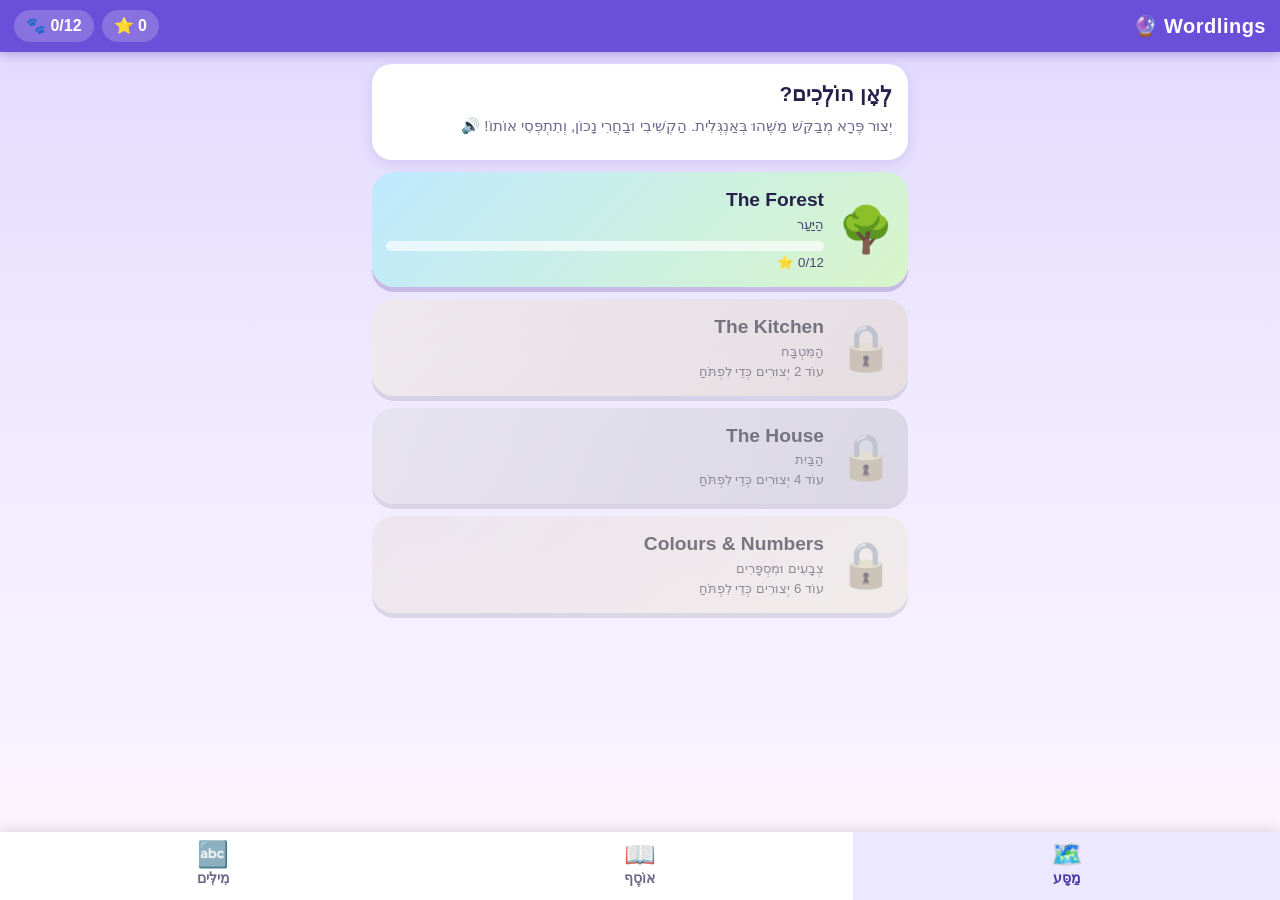
==== wordlings/index.html @ aba0eb30 "Add Hebrew writing tab with stroke-order guidance, and the Wordlings English page Co-authored-by: Co" ====
<!DOCTYPE html>
<html lang="he" dir="rtl">
<head>
<meta charset="utf-8">
<meta name="viewport" content="width=device-width, initial-scale=1, viewport-fit=cover">
<meta name="theme-color" content="#6a4fd8">
<title>Wordlings</title>
<link rel="manifest" href="manifest.json">
<link rel="icon" href="icons/icon.svg" type="image/svg+xml">
<link rel="apple-touch-icon" href="icons/icon-192.png">
<link rel="stylesheet" href="css/style.css">
</head>
<body>
  <header class="topbar">
    <div class="brand"><span>🔮</span> Wordlings</div>
    <div class="hud">
      <span class="chip" title="כּוֹכָבִים">⭐ <b id="hud-coins">0</b></span>
      <span class="chip" title="יְצוּרִים">🐾 <b id="hud-mons">0/12</b></span>
    </div>
  </header>

  <main>
    <section class="screen" id="screen-map">
      <div class="card intro">
        <h2>לְאָן הוֹלְכִים?</h2>
        <p class="muted">יְצוּר פֶּרָא מְבַקֵּשׁ מַשֶּׁהוּ בְּאַנְגְּלִית. הַקְשִׁיבִי וּבַחֲרִי נָכוֹן, וְתִתְפְּסִי אוֹתוֹ! 🔊</p>
      </div>
      <div id="zone-list" class="zones"></div>
    </section>

    <section class="screen" id="screen-book" hidden>
      <div class="card"><h2>הָאוֹסֶף שֶׁלִּי 📖</h2><p class="muted">לַחֲצִי עַל יְצוּר כְּדֵי לִרְאוֹת אוֹתוֹ.</p></div>
      <div id="book-grid" class="mon-grid"></div>
    </section>

    <section class="screen" id="screen-words" hidden>
      <div class="card"><h2>הַמִּלִּים שֶׁלִּי 🔤</h2><p class="muted">לַחֲצִי עַל מִלָּה כְּדֵי לִשְׁמֹעַ אוֹתָהּ. כּוֹכָבִים = כַּמָּה הִיא יְדוּעָה.</p></div>
      <div id="word-tip" class="word-tip" dir="ltr" hidden></div>
      <div id="words-list"></div>
      <div class="card settings">
        <button class="btn ghost" id="btn-mute"></button>
        <button class="btn danger small" id="btn-reset">🗑️ מְחִיקַת הִתְקַדְּמוּת</button>
      </div>
    </section>

    <section class="screen play" id="screen-play" hidden>
      <div class="play-top">
        <button class="icon-btn" id="btn-leave" aria-label="יְצִיאָה">✖</button>
        <div id="hearts" class="hearts" aria-label="חֲבֵרוּת"></div>
        <div id="zone-title" class="zone-title" dir="ltr"></div>
      </div>
      <div class="scene" id="scene">
        <div class="scene-ground"></div>
        <div id="wild" class="wild"></div>
        <div id="ball" class="ball" hidden><span>⭐</span></div>
        <div class="bubble">
          <button id="btn-hear" class="hear" aria-label="הַשְׁמַע שׁוּב">🔊</button>
          <span id="bubble-text" dir="ltr"></span>
        </div>
      </div>
      <div id="cards" class="cards"></div>
      <div id="result" class="result" hidden></div>
    </section>
  </main>

  <nav class="tabbar" id="tabbar">
    <button data-tab="map" class="on"><span>🗺️</span>מַסָּע</button>
    <button data-tab="book"><span>📖</span>אוֹסֶף</button>
    <button data-tab="words"><span>🔤</span>מִילִּים</button>
  </nav>

  <div class="modal" id="modal" hidden><div class="modal-card" id="modal-card"></div></div>

  <script src="js/creatures.js"></script>
  <script src="js/words.js"></script>
  <script src="js/audio.js"></script>
  <script src="js/game.js"></script>
</body>
</html>
---- wordlings/css/style.css ----
:root {
  --pu: #6a4fd8;
  --pu-d: #4a35a8;
  --gold: #ffc61a;
  --bg: #efeaff;
  --ink: #26214a;
  --muted: #6d6a8c;
  --good: #2fa84f;
  --bad: #e5484d;
  --card: #fff;
}
* { box-sizing: border-box; -webkit-tap-highlight-color: transparent; }
html, body { margin: 0; min-height: 100%; }
body {
  font-family: 'Rubik', 'Segoe UI', 'Noto Sans Hebrew', Arial, sans-serif;
  background: linear-gradient(180deg, #e1d9ff 0%, var(--bg) 45%, #fdf6ff 100%) fixed;
  color: var(--ink);
  padding-bottom: 88px;
  line-height: 1.5;
  user-select: none;
}
[hidden] { display: none !important; }
h2 { margin: 0 0 6px; font-size: 1.3rem; }
h3 { margin: 0; font-size: 1.05rem; }
.muted { color: var(--muted); font-size: .95rem; margin: 4px 0 8px; }
main { max-width: 560px; margin: 0 auto; padding: 12px; }

.topbar { position: sticky; top: 0; z-index: 20; display: flex; align-items: center; justify-content: space-between; padding: 10px 14px; background: var(--pu); color: #fff; box-shadow: 0 3px 10px rgba(60, 40, 140, .3); }
.brand { font-weight: 800; font-size: 1.25rem; letter-spacing: .5px; direction: ltr; }
.hud { display: flex; gap: 8px; }
.chip { background: rgba(255,255,255,.2); border-radius: 99px; padding: 4px 12px; font-weight: 700; direction: ltr; }

.card { background: var(--card); border-radius: 20px; padding: 14px 16px; margin-bottom: 12px; box-shadow: 0 4px 14px rgba(60, 40, 140, .12); }
.btn { font: inherit; font-weight: 700; color: #fff; background: var(--pu); border: 0; border-radius: 16px; padding: 12px 18px; min-height: 48px; cursor: pointer; box-shadow: 0 4px 0 var(--pu-d); }
.btn:active { transform: translateY(2px); box-shadow: 0 2px 0 var(--pu-d); }
.btn.big { width: 100%; font-size: 1.2rem; min-height: 58px; }
.btn.alt { background: #3f8bd8; box-shadow: 0 4px 0 #2a65a6; }
.btn.ghost { background: #ece8ff; color: var(--pu-d); box-shadow: 0 4px 0 #cfc7f2; }
.btn.danger { background: var(--bad); box-shadow: 0 4px 0 #a52a2f; }
.btn.small { min-height: 40px; padding: 6px 12px; font-size: .95rem; }
.icon-btn { font: inherit; font-size: 1.3rem; width: 44px; height: 44px; border-radius: 50%; border: 0; background: #ece8ff; color: var(--pu-d); cursor: pointer; }

/* zones */
.zones { display: grid; gap: 12px; }
.zone { font: inherit; display: flex; align-items: center; gap: 14px; text-align: right; padding: 14px; border: 0; border-radius: 22px; cursor: pointer; color: var(--ink); background: linear-gradient(135deg, var(--a), var(--b)); box-shadow: 0 5px 0 rgba(60, 40, 140, .22); }
.zone:active { transform: translateY(2px); }
.zone.locked { filter: grayscale(.8) opacity(.6); cursor: default; }
.zone-emoji { font-size: 2.8rem; line-height: 1; }
.zone-meta { flex: 1; min-width: 0; }
.zone-meta b { display: block; font-size: 1.2rem; text-align: right; }
.zone-meta small { display: block; color: #4a456e; }
.meter { display: block; height: 10px; border-radius: 99px; background: rgba(255,255,255,.65); margin: 6px 0 2px; overflow: hidden; }
.meter i { display: block; height: 100%; background: var(--good); border-radius: 99px; }
.meter.big { height: 14px; background: #e2dcf8; }

/* play */
.play { padding: 0; }
.play-top { display: flex; align-items: center; justify-content: space-between; gap: 8px; margin-bottom: 8px; }
.hearts { display: flex; gap: 6px; font-size: 1.7rem; }
.hearts .full { animation: pop .4s; }
.zone-title { font-weight: 700; color: var(--muted); font-size: .95rem; min-width: 80px; text-align: left; }
.scene { position: relative; height: 330px; border-radius: 26px; overflow: hidden; background: linear-gradient(180deg, var(--sky-a, #bfe9ff), var(--sky-b, #d8f5c9)); box-shadow: 0 6px 18px rgba(60, 40, 140, .18); }
.scene-ground { position: absolute; left: -10%; right: -10%; bottom: -40px; height: 120px; border-radius: 50% 50% 0 0; background: var(--ground, #7ec66f); }
.wild { position: absolute; left: 50%; top: 56px; width: 220px; transform: translateX(-50%); transition: transform .5s, opacity .5s; }
.wild .wl-svg { width: 100%; height: auto; display: block; overflow: visible; }
.wild.enter { animation: enter .7s ease-out; }
.wild.hop { animation: hop .6s; }
.wild.sad { animation: shake .5s; }
.wild.captured { transform: translateX(-50%) scale(0); opacity: 0; transition: transform .35s .25s, opacity .3s .3s; }
.bubble { position: absolute; top: 10px; left: 50%; transform: translateX(-50%); display: flex; align-items: center; gap: 8px; max-width: 92%; background: #fff; border-radius: 20px; padding: 6px 14px 6px 8px; font-weight: 700; box-shadow: 0 3px 10px rgba(0,0,0,.15); }
.bubble::after { content: ''; position: absolute; bottom: -9px; left: 50%; width: 18px; height: 18px; background: #fff; transform: translateX(-50%) rotate(45deg); border-radius: 3px; }
.hear { font: inherit; font-size: 1.4rem; width: 44px; height: 44px; border-radius: 50%; border: 0; background: #3f8bd8; color: #fff; cursor: pointer; flex: none; }
#bubble-text { font-size: .95rem; }

.ball { position: absolute; left: 50%; top: 50%; width: 64px; height: 64px; margin: -32px 0 0 -32px; border-radius: 50%; display: grid; place-items: center; font-size: 1.6rem; background: radial-gradient(circle at 32% 28%, #fff 0, #bfe3ff 30%, #4f8df0 70%, #3a5fcf 100%); border: 3px solid #fff; box-shadow: 0 6px 14px rgba(0,0,0,.3); }
.ball.throw { animation: throwball .7s ease-out forwards; }
.ball.wobble { animation: wobble 1.95s ease-in-out forwards; }
.ball.pop { animation: popball .6s forwards; }

.cards { display: grid; grid-template-columns: repeat(3, 1fr); gap: 10px; margin-top: 12px; }
.card-btn, .cards .card { font: inherit; min-height: 112px; border-radius: 20px; border: 4px solid #d9d2f7; background: #fff; cursor: pointer; display: grid; place-items: center; padding: 6px; box-shadow: 0 5px 0 #d9d2f7; color: var(--ink); }
.cards .card { margin: 0; }
.cards .card:active { transform: translateY(2px); box-shadow: 0 3px 0 #d9d2f7; }
.cards .card.correct { background: #c9f4d3; border-color: var(--good); box-shadow: 0 5px 0 #1f7a3a; animation: pop .5s; }
.cards .card.wrong { background: #ffe0e1; border-color: var(--bad); box-shadow: none; opacity: .55; animation: cardshake .4s; }
.cards .card.hint { animation: glow 0.9s infinite; }
.face-pic { font-size: 3.4rem; line-height: 1.1; }
.face-swatch { width: 66px; height: 66px; border-radius: 50%; border: 4px solid #fff; box-shadow: 0 0 0 3px #cfc7f2, inset 0 -6px 0 rgba(0,0,0,.12); }
.face-num { display: grid; justify-items: center; line-height: 1; }
.face-num b { font-size: 3rem; }
.face-num i { font-style: normal; font-size: .8rem; letter-spacing: 1px; color: var(--pu); max-width: 90px; word-break: break-all; margin-top: 2px; }
.face-he { font-size: 1.45rem; font-weight: 700; }

.result { text-align: center; background: #fff; border-radius: 24px; padding: 16px; margin-top: 12px; box-shadow: 0 4px 14px rgba(60, 40, 140, .18); animation: pop .4s; }
.result h2 { font-size: 1.5rem; }
.result p { margin: 4px 0; font-weight: 700; }
.result .row { display: grid; gap: 8px; margin-top: 10px; }

/* book */
.mon-grid { display: grid; grid-template-columns: repeat(3, 1fr); gap: 10px; }
.mon { font: inherit; background: #fff; border: 0; border-radius: 20px; padding: 8px 4px 10px; text-align: center; box-shadow: 0 4px 12px rgba(60, 40, 140, .12); cursor: pointer; color: var(--ink); }
.mon .wl-svg { width: 100%; height: auto; }
.mon b { display: block; font-size: .95rem; }
.mon small { color: var(--muted); }
.mon.unknown { cursor: default; opacity: .9; }
.wl-silhouette .wl-svg { filter: brightness(0) opacity(.18); }
.mon-big .wl-svg { width: 190px; height: auto; display: block; margin: 0 auto; }

/* words */
.wzone { margin-bottom: 14px; }
.wzone h3 { display: flex; align-items: center; gap: 8px; margin-bottom: 8px; }
.wzone small { color: var(--muted); margin-inline-start: auto; }
.wgrid { display: grid; grid-template-columns: repeat(auto-fill, minmax(86px, 1fr)); gap: 8px; }
.wcell { font: inherit; background: #fff; border: 3px solid #e0daf8; border-radius: 16px; padding: 6px 2px; cursor: pointer; display: grid; justify-items: center; color: var(--ink); }
.wcell .face-pic { font-size: 2.2rem; }
.wcell .face-swatch { width: 40px; height: 40px; }
.wcell .face-num b { font-size: 1.8rem; }
.wcell .face-num i { display: none; }
.wcell b { font-size: .85rem; }
.wcell small { font-size: .7rem; }
.word-tip { position: sticky; top: 56px; z-index: 5; text-align: center; font-size: 1.4rem; font-weight: 800; background: #fff6d6; border: 3px solid var(--gold); border-radius: 16px; padding: 8px; margin-bottom: 10px; }
.settings { display: grid; gap: 10px; }

/* tabs and modal */
.tabbar { position: fixed; bottom: 0; left: 0; right: 0; z-index: 30; display: flex; background: #fff; box-shadow: 0 -3px 12px rgba(0,0,0,.12); padding-bottom: env(safe-area-inset-bottom); }
.tabbar button { flex: 1; font: inherit; font-size: .9rem; font-weight: 700; border: 0; background: none; padding: 8px 2px 10px; color: var(--muted); cursor: pointer; min-height: 64px; }
.tabbar button span { display: block; font-size: 1.6rem; line-height: 1.1; }
.tabbar button.on { color: var(--pu-d); background: #ece8ff; }
.modal { position: fixed; inset: 0; z-index: 50; background: rgba(30, 20, 70, .55); display: grid; place-items: center; padding: 16px; }
.modal-card { background: #fff; border-radius: 24px; padding: 18px; width: min(380px, 100%); text-align: center; }
.modal-card .btn { margin-top: 8px; }

/* creatures */
.wl-svg { overflow: visible; animation: bob 2.6s ease-in-out infinite; }
.wl-eye { transform-box: fill-box; transform-origin: center; animation: blink 4.2s infinite; }
.wl-flick { transform-box: fill-box; transform-origin: bottom right; animation: flick 0.7s ease-in-out infinite alternate; }
.wl-aura { animation: pulse 2.4s ease-in-out infinite; transform-box: fill-box; transform-origin: center; }
.wl-spark { animation: twinkle 1.6s ease-in-out infinite; transform-box: fill-box; transform-origin: center; }

@keyframes bob { 0%, 100% { transform: translateY(0); } 50% { transform: translateY(-6px); } }
@keyframes blink { 0%, 92%, 100% { transform: scaleY(1); } 95% { transform: scaleY(.1); } }
@keyframes flick { from { transform: rotate(-6deg); } to { transform: rotate(6deg); } }
@keyframes pulse { 0%, 100% { transform: scale(1); opacity: .85; } 50% { transform: scale(1.06); opacity: 1; } }
@keyframes twinkle { 0%, 100% { transform: scale(.6); opacity: .5; } 50% { transform: scale(1.1); opacity: 1; } }
@keyframes pop { 0% { transform: scale(.7); } 60% { transform: scale(1.12); } 100% { transform: scale(1); } }
@keyframes shake { 0%, 100% { transform: translateX(-50%) rotate(0); } 25% { transform: translateX(-50%) rotate(-5deg); } 75% { transform: translateX(-50%) rotate(5deg); } }
@keyframes cardshake { 0%, 100% { transform: translateX(0); } 25% { transform: translateX(-6px); } 75% { transform: translateX(6px); } }
@keyframes hop { 0%, 100% { transform: translateX(-50%) translateY(0); } 40% { transform: translateX(-50%) translateY(-34px); } }
@keyframes enter { from { transform: translateX(-50%) translateY(-60px) scale(.6); opacity: 0; } to { transform: translateX(-50%) translateY(0) scale(1); opacity: 1; } }
@keyframes throwball { from { transform: translateY(210px) scale(.5); opacity: .4; } to { transform: translateY(0) scale(1); opacity: 1; } }
@keyframes wobble { 0% { transform: translateY(0) rotate(0); } 12% { transform: translateY(70px) rotate(0); } 28% { transform: translateY(70px) rotate(-22deg); } 44% { transform: translateY(70px) rotate(22deg); } 60% { transform: translateY(70px) rotate(-22deg); } 76% { transform: translateY(70px) rotate(22deg); } 100% { transform: translateY(70px) rotate(0); } }
@keyframes popball { 0% { transform: translateY(70px) scale(1); opacity: 1; } 100% { transform: translateY(70px) scale(2.4); opacity: 0; } }
@keyframes rise { from { transform: translateY(100%); } to { transform: translateY(0); } }
@keyframes glow { 0%, 100% { box-shadow: 0 5px 0 #d9d2f7; } 50% { box-shadow: 0 0 0 6px rgba(255, 198, 26, .9); } }
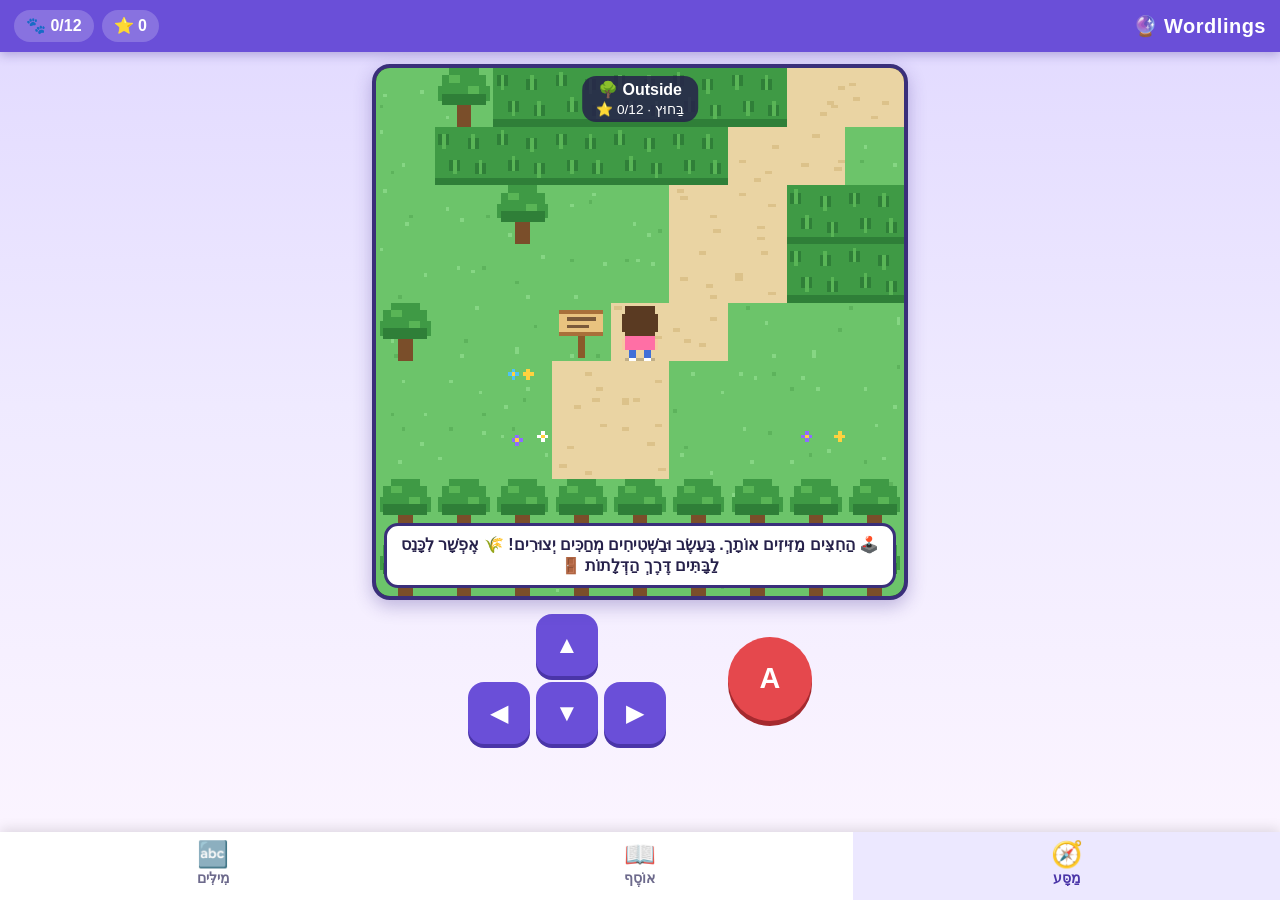
==== commit d1d31a83: "Wordlings: walkable world with enterable buildings, bilingual spoken announcements Co-authored-by: C" ====
--- a/wordlings/index.html
+++ b/wordlings/index.html
@@ -21,11 +21,20 @@
 
   <main>
     <section class="screen" id="screen-map">
-      <div class="card intro">
-        <h2>לְאָן הוֹלְכִים?</h2>
-        <p class="muted">יְצוּר פֶּרָא מְבַקֵּשׁ מַשֶּׁהוּ בְּאַנְגְּלִית. הַקְשִׁיבִי וּבַחֲרִי נָכוֹן, וְתִתְפְּסִי אוֹתוֹ! 🔊</p>
+      <div class="world-wrap" id="world-wrap">
+        <canvas id="world-canvas" width="144" height="144"></canvas>
+        <div id="world-banner" class="world-banner" hidden></div>
+        <div id="world-msg" class="world-msg" hidden></div>
       </div>
-      <div id="zone-list" class="zones"></div>
+      <div class="controls" dir="ltr">
+        <div class="dpad" id="dpad">
+          <button data-dir="up" aria-label="לְמַעְלָה">▲</button>
+          <button data-dir="left" aria-label="שְׂמֹאלָה">◀</button>
+          <button data-dir="right" aria-label="יָמִינָה">▶</button>
+          <button data-dir="down" aria-label="לְמַטָּה">▼</button>
+        </div>
+        <button id="btn-act" class="act" aria-label="קְרִיאָה">A</button>
+      </div>
     </section>
 
     <section class="screen" id="screen-book" hidden>
@@ -39,6 +48,7 @@
       <div id="words-list"></div>
       <div class="card settings">
         <button class="btn ghost" id="btn-mute"></button>
+        <p class="muted" id="voice-note"></p>
         <button class="btn danger small" id="btn-reset">🗑️ מְחִיקַת הִתְקַדְּמוּת</button>
       </div>
     </section>
@@ -64,7 +74,7 @@
   </main>
 
   <nav class="tabbar" id="tabbar">
-    <button data-tab="map" class="on"><span>🗺️</span>מַסָּע</button>
+    <button data-tab="map" class="on"><span>🧭</span>מַסָּע</button>
     <button data-tab="book"><span>📖</span>אוֹסֶף</button>
     <button data-tab="words"><span>🔤</span>מִילִּים</button>
   </nav>
@@ -74,6 +84,7 @@
   <script src="js/creatures.js"></script>
   <script src="js/words.js"></script>
   <script src="js/audio.js"></script>
+  <script src="js/world.js"></script>
   <script src="js/game.js"></script>
 </body>
 </html>
--- a/wordlings/css/style.css
+++ b/wordlings/css/style.css
@@ -137,6 +137,30 @@
 .wl-aura { animation: pulse 2.4s ease-in-out infinite; transform-box: fill-box; transform-origin: center; }
 .wl-spark { animation: twinkle 1.6s ease-in-out infinite; transform-box: fill-box; transform-origin: center; }
 
+/* the walking world */
+.world-wrap { position: relative; width: min(100%, max(260px, calc(100vh - 360px))); margin: 0 auto; border-radius: 18px; overflow: hidden; border: 4px solid #3a2f7a; box-shadow: 0 6px 18px rgba(60, 40, 140, .3); background: #000; }
+#world-canvas { display: block; width: 100%; height: auto; aspect-ratio: 1; image-rendering: pixelated; image-rendering: crisp-edges; }
+.world-wrap.flash::after { content: ''; position: absolute; inset: 0; background: #fff; animation: flash .85s steps(1) forwards; }
+.world-banner { position: absolute; top: 8px; left: 50%; transform: translateX(-50%); background: rgba(38, 33, 74, .85); color: #fff; border-radius: 14px; padding: 4px 14px; text-align: center; font-size: .85rem; line-height: 1.3; white-space: nowrap; pointer-events: none; }
+.world-banner b { display: block; font-size: 1rem; }
+.world-banner.show { animation: bannerin .35s ease-out; }
+.world-msg { position: absolute; left: 8px; right: 8px; bottom: 8px; background: #fff; color: var(--ink); border: 3px solid #3a2f7a; border-radius: 14px; padding: 8px 12px; text-align: center; font-weight: 700; line-height: 1.35; cursor: pointer; }
+.world-msg b { display: block; font-size: 1.1rem; }
+.controls { display: flex; align-items: center; justify-content: space-between; gap: 12px; max-width: 360px; margin: 14px auto 0; padding: 0 8px; touch-action: none; }
+.dpad { display: grid; grid-template-columns: repeat(3, 62px); grid-template-rows: repeat(2, 62px); gap: 6px; }
+.dpad button { font: inherit; font-size: 1.5rem; color: #fff; border: 0; border-radius: 16px; background: var(--pu); box-shadow: 0 4px 0 var(--pu-d); touch-action: none; user-select: none; cursor: pointer; }
+.dpad button:active { transform: translateY(2px); box-shadow: 0 2px 0 var(--pu-d); }
+.dpad [data-dir=up] { grid-column: 2; grid-row: 1; }
+.dpad [data-dir=left] { grid-column: 1; grid-row: 2; }
+.dpad [data-dir=down] { grid-column: 2; grid-row: 2; }
+.dpad [data-dir=right] { grid-column: 3; grid-row: 2; }
+.act { font: inherit; font-size: 1.8rem; font-weight: 800; width: 84px; height: 84px; border-radius: 50%; border: 0; color: #fff; background: #e5484d; box-shadow: 0 5px 0 #a52a2f; touch-action: none; cursor: pointer; }
+.act:active { transform: translateY(3px); box-shadow: 0 2px 0 #a52a2f; }
+.world-wrap.fade::after { content: ''; position: absolute; inset: 0; background: #000; animation: fadeblk .5s linear forwards; pointer-events: none; }
+@keyframes fadeblk { 0% { opacity: 0; } 45% { opacity: 1; } 55% { opacity: 1; } 100% { opacity: 0; } }
+@keyframes flash { 0% { opacity: 1; } 20% { opacity: 0; } 40% { opacity: 1; } 60% { opacity: 0; } 80% { opacity: 1; } 100% { opacity: 1; background: #000; } }
+@keyframes bannerin { from { transform: translateX(-50%) translateY(-24px); opacity: 0; } to { transform: translateX(-50%) translateY(0); opacity: 1; } }
+
 @keyframes bob { 0%, 100% { transform: translateY(0); } 50% { transform: translateY(-6px); } }
 @keyframes blink { 0%, 92%, 100% { transform: scaleY(1); } 95% { transform: scaleY(.1); } }
 @keyframes flick { from { transform: rotate(-6deg); } to { transform: rotate(6deg); } }
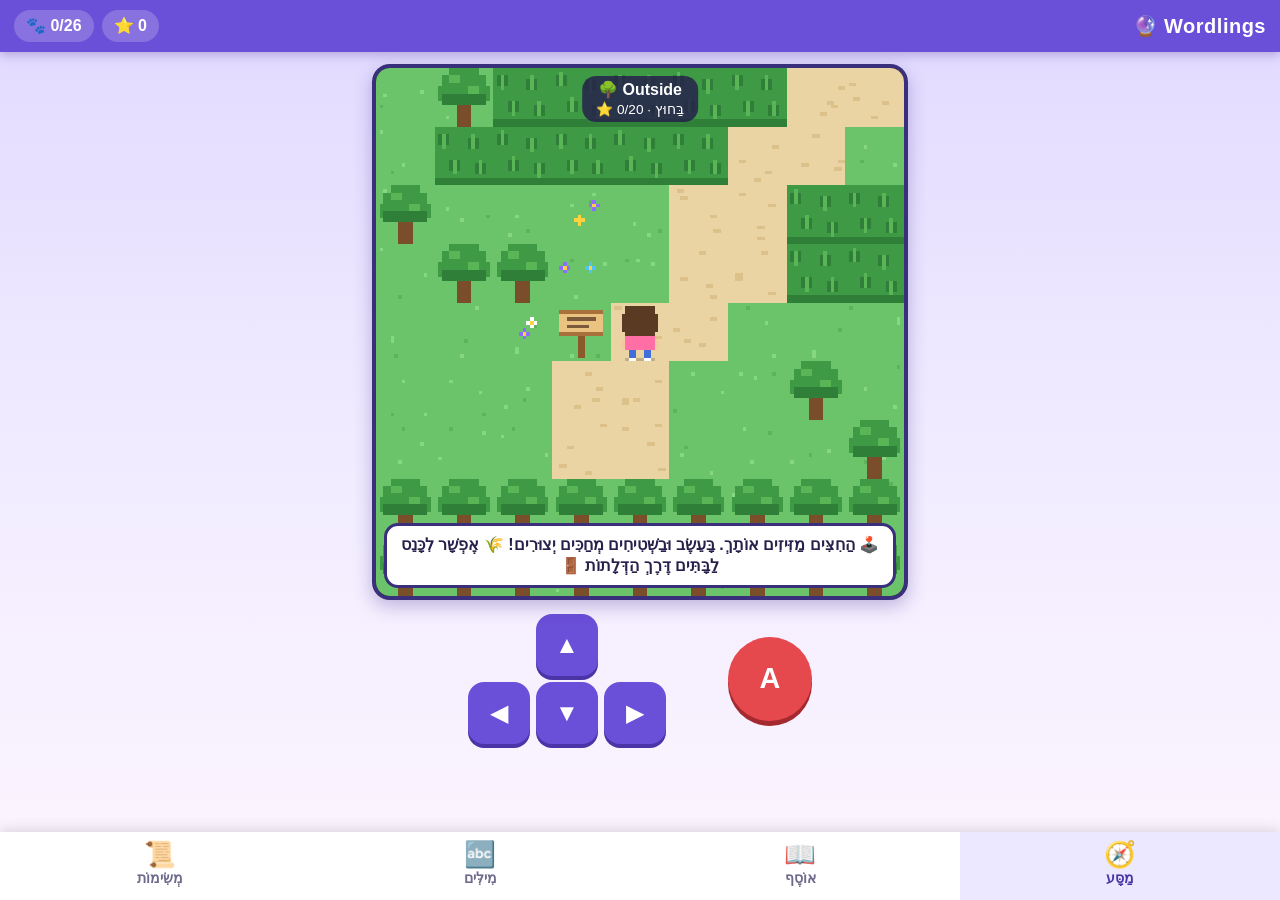
==== commit cedd689a: "Wordlings: 3-floor buildings, evolved creature forms, NPC quests, trainer duels and a hospital - Eve" ====
--- a/wordlings/index.html
+++ b/wordlings/index.html
@@ -15,7 +15,7 @@
     <div class="brand"><span>🔮</span> Wordlings</div>
     <div class="hud">
       <span class="chip" title="כּוֹכָבִים">⭐ <b id="hud-coins">0</b></span>
-      <span class="chip" title="יְצוּרִים">🐾 <b id="hud-mons">0/12</b></span>
+      <span class="chip" title="יְצוּרִים">🐾 <b id="hud-mons">0/26</b></span>
     </div>
   </header>
 
@@ -53,6 +53,11 @@
       </div>
     </section>
 
+    <section class="screen" id="screen-quests" hidden>
+      <div class="card"><h2>הַמְּשִׂימוֹת שֶׁלִּי 📜</h2><p class="muted">אֲנָשִׁים בַּכְּפָר וּבַבָּתִּים צְרִיכִים עֶזְרָה. חַפְּשִׂי אֶת מִי שֶׁעַל רֹאשׁוֹ ❗</p></div>
+      <div id="quests-list"></div>
+    </section>
+
     <section class="screen play" id="screen-play" hidden>
       <div class="play-top">
         <button class="icon-btn" id="btn-leave" aria-label="יְצִיאָה">✖</button>
@@ -62,6 +67,9 @@
       <div class="scene" id="scene">
         <div class="scene-ground"></div>
         <div id="wild" class="wild"></div>
+        <div id="mine" class="mine" hidden></div>
+        <div id="hp-opp" class="hpbar opp" hidden></div>
+        <div id="hp-me" class="hpbar me" hidden></div>
         <div id="ball" class="ball" hidden><span>⭐</span></div>
         <div class="bubble">
           <button id="btn-hear" class="hear" aria-label="הַשְׁמַע שׁוּב">🔊</button>
@@ -77,6 +85,7 @@
     <button data-tab="map" class="on"><span>🧭</span>מַסָּע</button>
     <button data-tab="book"><span>📖</span>אוֹסֶף</button>
     <button data-tab="words"><span>🔤</span>מִילִּים</button>
+    <button data-tab="quests"><span>📜</span>מְשִׂימוֹת</button>
   </nav>
 
   <div class="modal" id="modal" hidden><div class="modal-card" id="modal-card"></div></div>
@@ -84,6 +93,8 @@
   <script src="js/creatures.js"></script>
   <script src="js/words.js"></script>
   <script src="js/audio.js"></script>
+  <script src="js/quests.js"></script>
+  <script src="js/trainers.js"></script>
   <script src="js/world.js"></script>
   <script src="js/game.js"></script>
 </body>
--- a/wordlings/css/style.css
+++ b/wordlings/css/style.css
@@ -176,3 +176,94 @@
 @keyframes popball { 0% { transform: translateY(70px) scale(1); opacity: 1; } 100% { transform: translateY(70px) scale(2.4); opacity: 0; } }
 @keyframes rise { from { transform: translateY(100%); } to { transform: translateY(0); } }
 @keyframes glow { 0%, 100% { box-shadow: 0 5px 0 #d9d2f7; } 50% { box-shadow: 0 0 0 6px rgba(255, 198, 26, .9); } }
+
+/* evolved forms */
+.wl-wing { transform-box: fill-box; }
+.wl-wingl { transform-origin: right center; animation: flapl .9s ease-in-out infinite alternate; }
+.wl-wingr { transform-origin: left center; animation: flapr .9s ease-in-out infinite alternate; }
+@keyframes flapl { from { transform: rotate(7deg); } to { transform: rotate(-7deg); } }
+@keyframes flapr { from { transform: rotate(-7deg); } to { transform: rotate(7deg); } }
+.evolving .wl-svg { animation: evoglow 1.5s ease-in-out forwards; }
+@keyframes evoglow { 0% { filter: none; transform: scale(1); } 35%, 70% { filter: brightness(8) saturate(0); transform: scale(1.12); } 100% { filter: brightness(8) saturate(0); transform: scale(.9); opacity: .2; } }
+.evo-chain { display: flex; align-items: center; justify-content: center; gap: 2px; margin: 10px 0 4px; }
+.evo-step { flex: 1; min-width: 0; }
+.evo-step .wl-svg { width: 100%; height: auto; animation: none; }
+.evo-step small { display: block; font-size: .72rem; font-weight: 700; color: var(--muted); }
+.evo-step.locked .wl-svg { filter: brightness(0) opacity(.2); }
+.evo-step.now small { color: var(--pu-d); }
+.evo-step.now { background: #ece8ff; border-radius: 14px; }
+.evo-arrow { color: var(--muted); font-size: 1.4rem; }
+
+/* people and quests */
+.npc-dialog { display: grid; gap: 10px; text-align: center; }
+.npc-head { display: flex; align-items: center; gap: 10px; text-align: start; }
+.npc-head b { display: block; font-size: 1.15rem; }
+.npc-head small { color: var(--muted); }
+.npc-face { font-size: 2.6rem; line-height: 1; background: #ece8ff; border-radius: 50%; width: 64px; height: 64px; display: grid; place-items: center; flex: none; }
+.npc-face.small { font-size: 1.5rem; width: 38px; height: 38px; display: inline-grid; vertical-align: middle; }
+.npc-say { background: #f6f3ff; border: 3px solid #d9d2f7; border-radius: 18px; padding: 10px 12px; }
+.npc-say p { margin: 2px 0; font-weight: 700; }
+.npc-reward { margin: 0; font-weight: 800; font-size: 1.2rem; }
+.npc-reward.big { font-size: 2rem; animation: pop .5s; }
+.npc-btns { display: grid; gap: 8px; }
+.npc-btns .btn { margin: 0; }
+.npc-prog { display: grid; gap: 2px; font-weight: 800; }
+.order-dots { margin-inline-start: auto; font-size: .8rem; letter-spacing: 1px; }
+.order-hear { margin: 0; }
+.order-grid { display: grid; grid-template-columns: repeat(3, 1fr); gap: 8px; }
+.order-card { font: inherit; min-height: 88px; border-radius: 16px; border: 4px solid #d9d2f7; background: #fff; display: grid; place-items: center; padding: 4px; cursor: pointer; color: var(--ink); box-shadow: 0 4px 0 #d9d2f7; }
+.order-card .face-pic { font-size: 2.6rem; }
+.order-card .face-swatch { width: 50px; height: 50px; }
+.order-card.ok { background: #c9f4d3; border-color: var(--good); box-shadow: 0 4px 0 #1f7a3a; animation: pop .4s; }
+.order-card.bad { background: #ffe0e1; border-color: var(--bad); box-shadow: none; opacity: .55; animation: cardshake .4s; }
+.order-msg { margin: 0; min-height: 1.5em; font-size: 1.6rem; }
+.q-total { text-align: center; font-weight: 800; font-size: 1.1rem; margin-bottom: 10px; }
+.npc-card { background: #fff; border-radius: 20px; padding: 12px 14px; margin-bottom: 10px; box-shadow: 0 4px 14px rgba(60, 40, 140, .12); }
+.npc-card h3 { display: flex; align-items: center; gap: 8px; flex-wrap: wrap; }
+.npc-card h3 small { color: var(--muted); font-weight: 500; font-size: .8rem; margin-inline-start: auto; }
+.q-list { list-style: none; margin: 8px 0 0; padding: 0; display: grid; gap: 4px; }
+.q-list li { display: flex; align-items: center; gap: 8px; padding: 6px 10px; border-radius: 12px; background: #f6f3ff; }
+.q-list li i { font-style: normal; color: var(--muted); font-size: .85rem; margin-inline-start: auto; }
+.q-list li em { font-style: normal; font-weight: 700; direction: ltr; }
+.q-list li.q-done { background: #e3f8e8; }
+.q-list li.q-now, .q-list li.q-ready { background: #fff6d6; }
+.q-list li.q-locked { opacity: .5; }
+
+/* trainer duels: her creature in front on the left, theirs on the right, a bar over each */
+.scene.battle .wild { width: 150px; left: 70%; top: 112px; }
+.scene.battle .bubble { top: 6px; max-width: 94%; }
+.scene.battle #bubble-text { font-size: .88rem; }
+.mine { position: absolute; left: 28%; top: 172px; width: 140px; transform: translateX(-50%); }
+.mine .wl-svg { width: 100%; height: auto; display: block; overflow: visible; }
+.mine.enter { animation: enter .7s ease-out; }
+.mine.hop { animation: hop .6s; }
+.mine.lunge { animation: lunge .55s; }
+.mine.hurt, .wild.hurt { animation: hurt .5s; }
+.wild.faint { transform: translateX(-50%) translateY(70px); opacity: 0; transition: transform .9s, opacity .9s; }
+@keyframes lunge { 0%, 100% { transform: translateX(-50%); } 40% { transform: translateX(10%) translateY(-22px) scale(1.08); } }
+@keyframes hurt { 0%, 100% { transform: translateX(-50%); } 20% { transform: translateX(-64%); filter: brightness(1.8) sepia(1) hue-rotate(-40deg) saturate(6); } 60% { transform: translateX(-38%); } }
+.hpbar { position: absolute; min-width: 128px; background: #fff; border-radius: 14px; padding: 4px 10px 3px; box-shadow: 0 3px 10px rgba(0, 0, 0, .18); font-size: .8rem; line-height: 1.25; }
+.hpbar b { display: block; }
+.hpbar small { color: var(--muted); }
+.hpbar.opp { left: 8px; top: 124px; }
+.hpbar.me { right: 8px; bottom: 12px; }
+.hpbar .hp { display: block; height: 10px; border-radius: 99px; background: #e2dcf8; overflow: hidden; margin: 2px 0; }
+.hpbar .hp i { display: block; height: 100%; background: var(--good); border-radius: 99px; transition: width .6s, background .6s; }
+.hpbar .hp i.mid { background: #f2b01e; }
+.hpbar .hp i.low { background: var(--bad); }
+.dmg { position: absolute; font-weight: 800; font-size: 2rem; color: var(--bad); text-shadow: 0 2px 0 #fff, 0 0 6px #fff; animation: dmgfloat .95s forwards; pointer-events: none; }
+@keyframes dmgfloat { from { transform: translateY(0); opacity: 1; } to { transform: translateY(-46px); opacity: 0; } }
+.pick-row { display: flex; gap: 6px; overflow-x: auto; padding: 4px 2px; }
+.pick { font: inherit; flex: none; width: 66px; background: #f6f3ff; border: 3px solid #d9d2f7; border-radius: 14px; padding: 2px; cursor: pointer; color: var(--ink); }
+.pick .wl-svg { width: 100%; height: auto; animation: none; }
+.pick small { display: block; font-weight: 700; }
+.pick.on { border-color: var(--pu); background: #ece8ff; }
+.pick-info { margin: 0; font-weight: 700; }
+.badges h3 { margin-bottom: 6px; }
+.badge-row { display: flex; gap: 10px; justify-content: center; }
+.badge { font-size: 2rem; width: 54px; height: 54px; display: grid; place-items: center; border-radius: 50%; background: #ece8ff; filter: grayscale(1) opacity(.35); }
+.badge.got { filter: none; background: #fff6d6; box-shadow: 0 0 0 3px var(--gold); }
+.mine.faint { opacity: .45; filter: grayscale(1); transform: translateX(-50%) translateY(34px) rotate(-14deg); transition: transform .8s, opacity .8s, filter .8s; animation: none; }
+.mon.fainted .wl-svg, .pick.fainted .wl-svg { filter: grayscale(1) opacity(.45); }
+.pick.fainted { cursor: not-allowed; }
+.tired { margin: 4px 0; font-weight: 700; color: #a52a2f; }
